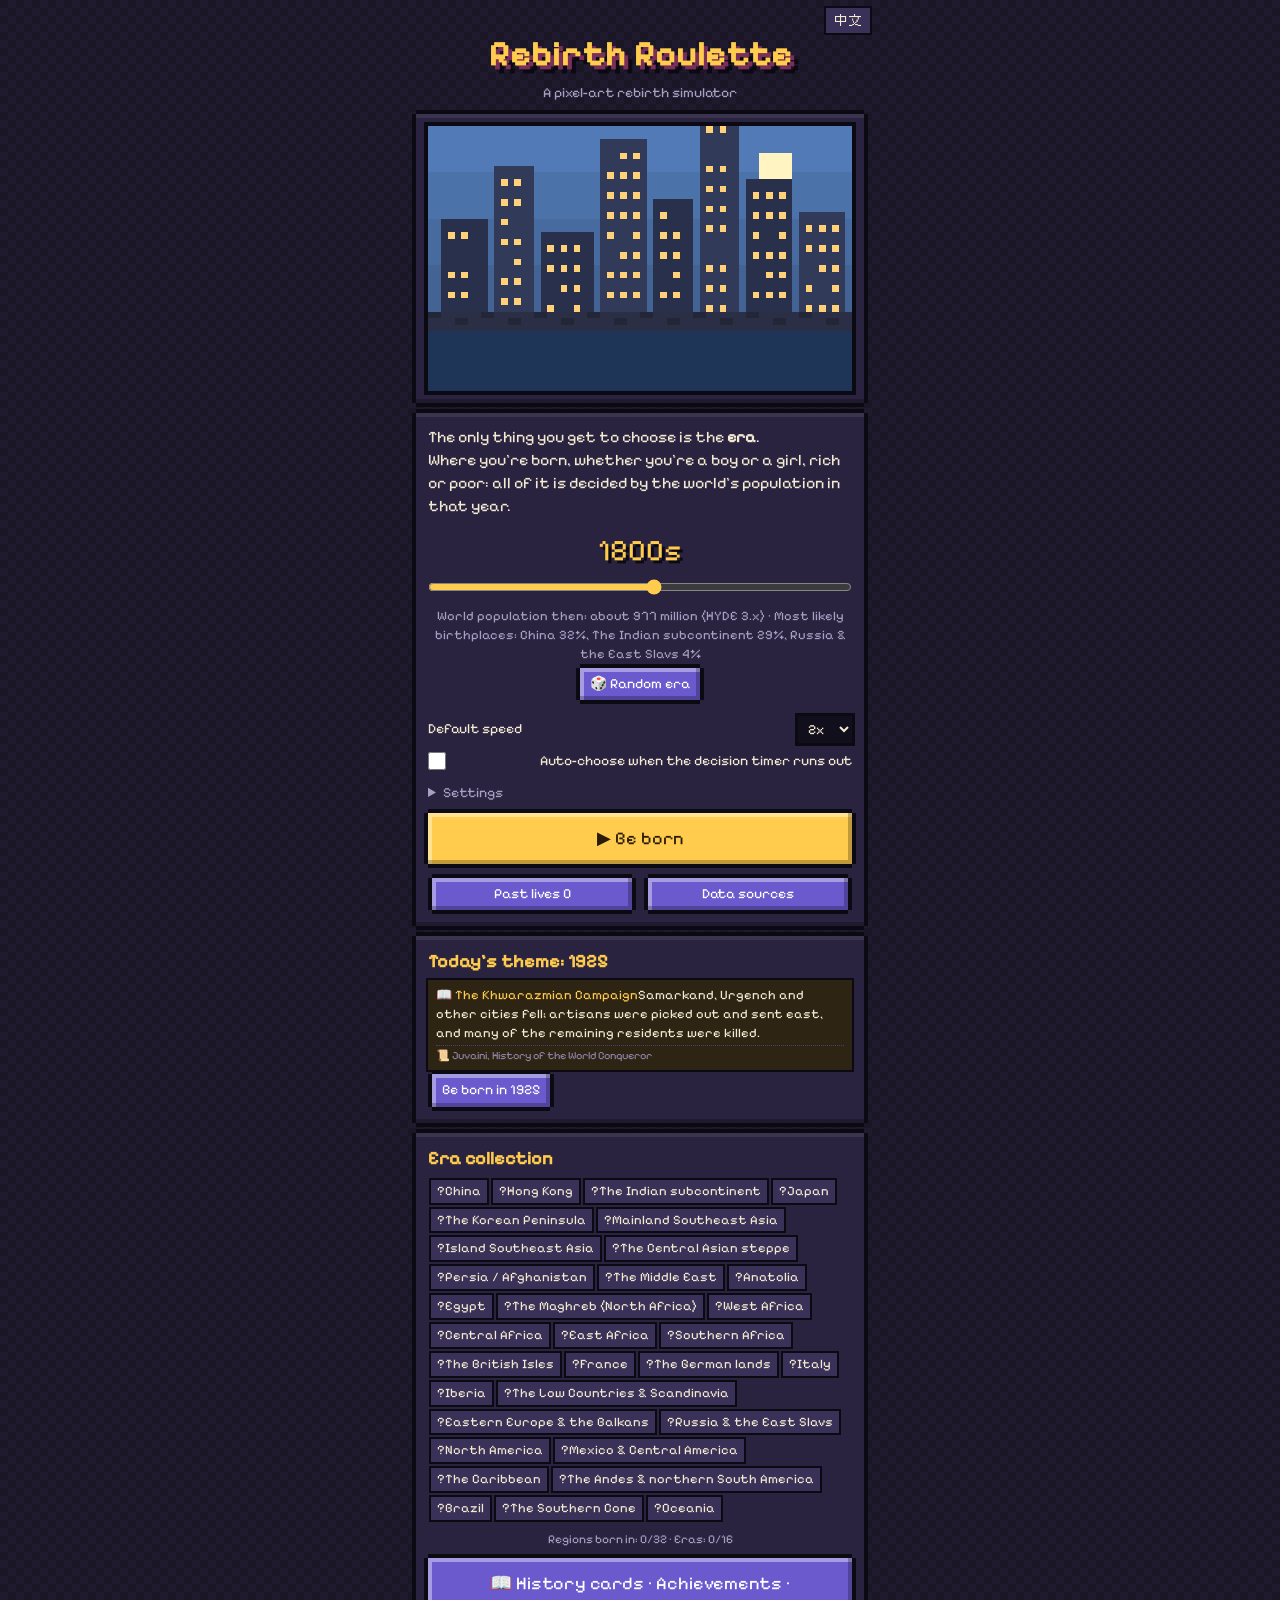
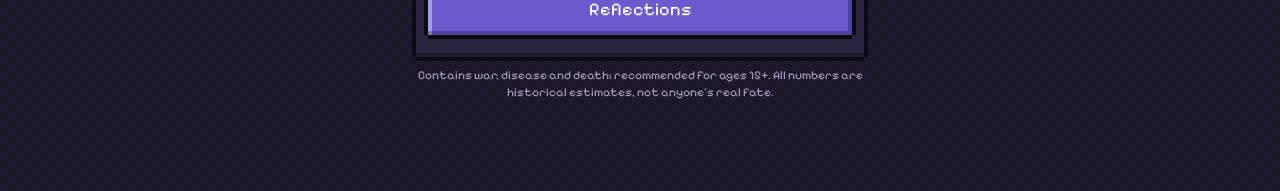
==== en/index.html @ 54a9baf6 "v4.2: English version (en/) via i18n build (tools/i18n), language toggle + auto-detect + ?lang=en|zh" ====
<!doctype html><html lang="en"><head><meta charset="utf-8"><script>(function(){try{var q=new URLSearchParams(location.search),l=q.get("lang");if(l)localStorage.setItem("rebirth_lang",l);if(l==="zh"){q.delete("lang");var s=q.toString(),p=location.pathname.split("/").pop();location.replace("../"+(p==="index.html"?"":p)+(s?"?"+s:""))}}catch(e){}})()</script><meta name="viewport" content="width=device-width,initial-scale=1">
<title>Rebirth Roulette: A Pixel Life Simulator</title><meta name="description" content="Be reborn at random somewhere in history, and live one life using estimated historical population data.">
<link rel="icon" href="data:image/svg+xml,<svg xmlns='http://www.w3.org/2000/svg' viewBox='0 0 8 8'><rect width='8' height='8' fill='%231a1626'/><rect x='2' y='1' width='4' height='3' fill='%23f1c9a0'/><rect x='1' y='4' width='6' height='3' fill='%23ffcc4d'/></svg>">
<link rel="preload" href="../fonts/Cubic_11.woff2" as="font" type="font/woff2" crossorigin><link rel="stylesheet" href="../style.css?v=42"><link rel="preload" href="../fonts/PixelifySans.woff" as="font" type="font/woff" crossorigin><link rel="stylesheet" href="../style-en.css?v=42"></head><body><main><a class="langsw" href="?lang=zh" lang="zh-Hant">中文</a>
<section id="s-start" class="scr on">
 <h1>Rebirth Roulette</h1><p class="sub">A pixel-art rebirth simulator</p>
 <div class="panel"><canvas class="scene" id="cv-title"></canvas></div>
 <div class="panel"><p>The only thing you get to choose is the <b>era</b>.<br>Where you're born, whether you're a boy or a girl, rich or poor: all of it is decided by the world's population in that year.</p>
 <div class="yearpick"><div class="ylab" id="year-lab"></div><input type="range" id="o-year" min="0" max="15" step="1" value="8"><div class="dim small" id="year-note"></div><button class="btn alt sm" id="b-randyear">🎲 Random era</button></div>
 <div class="setup">
 <label>Default speed<select id="o-speed"><option value="1">1x</option><option value="2" selected>2x</option><option value="4">4x</option><option value="8">8x</option><option value="16">16x</option></select></label>
 <label><input type="checkbox" id="o-auto"> Auto-choose when the decision timer runs out</label>
 <details><summary>Settings</summary><div class="setup">
 <label><input type="checkbox" id="o-reflect" checked> Pause and reflect (small questions at life's milestones)</label>
 <label><input type="checkbox" id="o-contrast" checked> Then & Now</label>
 <label><input type="checkbox" id="o-gentle"> Gentle mode (softens descriptions of death and violence)</label>
 <label><input type="checkbox" id="o-sound"> 8-bit sound effects</label><label><input type="checkbox" id="o-music"> Background music</label></div></details></div>
 <button class="btn" id="b-go">▶ Be born</button>
 <div class="row"><button class="btn alt sm" id="b-past">Past lives <span id="n-past">0</span></button><button class="btn alt sm" onclick="location.href='about.html'">Data sources</button></div></div>
 <div class="panel" id="daily"></div>
 <div class="panel"><h2>Era collection</h2><div class="chips" id="chips"></div><button class="btn alt" id="b-codex">📖 History cards · Achievements · Reflections</button></div>
 <div class="panel" id="past" style="display:none"><h2>Past lives</h2><div id="past-list"></div></div>
 <p class="note">Contains war, disease and death; recommended for ages 15+. All numbers are historical estimates, not anyone's real fate.</p>
</section>
<section id="s-codex" class="scr">
 <h1 style="font-size:26px">Collection</h1><div class="tabs" id="cx-tabs"><button data-t="cards" class="on">History cards</button><button data-t="ach">Achievements</button><button data-t="refl">Reflective</button><button data-t="line">Family</button></div>
 <div class="panel" id="cx-body"></div><button class="btn alt" id="b-cx-back">← Back</button>
</section>
<section id="s-birth" class="scr">
 <div class="panel"><h2 id="draw-h">Drawing lots…</h2><div id="draw" class="draw"></div></div>
 <div id="reg" style="display:none"><div class="panel"><canvas class="scene" id="cv-birth"></canvas></div><div class="panel reg" id="reg-card"></div>
 <button class="btn" id="b-live">Begin this life ▶</button></div>
</section>
<section id="s-life" class="scr">
 <div class="hud"><div class="panel tight"><div class="age"><span><span class="big" id="h-age">0</span>  yrs</span><span id="h-year" class="dim"></span></div>
 <div id="h-who" class="dim small"></div></div></div>
 <div class="panel"><canvas class="scene" id="cv-life"></canvas><div id="stats" style="margin-top:8px"></div></div>
 <div class="panel"><h2>This year's focus</h2><div class="focus" id="focus"></div></div>
 <div class="panel"><h2>Wallet</h2><div id="money"></div></div>
 <div class="panel"><h2>Life grid</h2><div class="grid" id="l-grid"></div><p class="note">One square per year; brighter = happier; outline = average life expectancy then</p></div>
 <div class="panel"><h2>Life log</h2><div class="feed" id="feed"></div></div>
</section>
<section id="s-final" class="scr">
 <div class="panel center"><p class="dim">Final year</p><p class="huge" id="f-age"></p><canvas class="scene" id="cv-final"></canvas><p id="f-cause" style="margin-top:8px"></p></div>
 <div class="panel"><h2>Life in review</h2><canvas class="scene" id="cv-replay"></canvas><p id="replay-t" class="replay"></p></div>
 <button class="btn" id="b-record">See the death record ▶</button>
</section>
<section id="s-end" class="scr">
 <div class="panel"><canvas class="scene" id="cv-end"></canvas><h2 style="margin-top:8px" id="e-title"></h2><div id="e-sum"></div></div>
 <div class="panel lesson"><h2>What this life taught me</h2><div id="e-lesson"></div></div>
 <div class="panel" id="e-diff" style="display:none"></div>
 <div class="panel"><h2>Then & Now</h2><div id="e-now"></div></div>
 <div class="panel" id="e-line-p"><h2>Legacy</h2><div id="e-line"></div></div>
 <div class="panel" id="e-ach-p"><h2>Achievements</h2><div id="e-ach"></div></div>
 <div class="panel"><h2>Souls born at the same moment (by lifespan)</h2><div id="e-souls"></div></div>
 <div class="panel"><h2>Survival curve</h2><canvas id="cv-surv" class="chart"></canvas><p class="note" id="surv-note"></p></div>
 <div class="panel"><h2>Wealth over time</h2><canvas id="cv-money" class="chart"></canvas></div>
 <div class="panel"><h2>Life timeline</h2><div class="grid" id="e-grid"></div><p class="note">■ red = historical event ■ blue = choice ■ white = death; brightness = joy; outline = average lifespan</p></div>
 <div class="panel"><h2>Key moments</h2><div id="e-log"></div></div>
 <div class="panel"><h2>Share card</h2><img class="share" id="e-card" alt="Result card"><button class="btn" id="b-dl">Download PNG</button></div>
 <button class="btn" id="b-whatif">🔁 What if… (live the same birth again)</button>
 <button class="btn" id="b-again">↻ Be reborn again</button><button class="btn alt" onclick="location.href='./'">Home</button>
</section>
</main>
<div class="ctrl" id="ctrl" style="display:none"><button data-s="0">⏸</button><button data-s="1">1x</button><button data-s="2">2x</button><button data-s="4">4x</button><button data-s="8">8x</button><button data-s="16">16x</button><button id="c-skip" title="Skip to next choice">⏭</button><button id="c-auto" title="Auto-choose">🤖</button></div>
<div class="modal" id="rmodal"><div class="panel"><small class="dim" id="r-age"></small><h2>🍃 Pause and reflect</h2><p id="r-q" style="margin:8px 0"></p><textarea id="r-a" maxlength="120" rows="3" placeholder="(Optional) one sentence is enough"></textarea><div class="row"><button class="btn" id="r-save">Save</button><button class="btn alt" id="r-skip">Skip</button></div><p class="note" id="r-cd">Saved only on your device (localStorage)</p></div></div>
<div class="modal" id="modal"><div class="panel"><small id="m-age" class="dim"></small><h2 id="m-t"></h2><div class="statbox" id="m-stat"></div><div id="m-c"></div><p class="note" id="m-cd"></p></div></div>
<script src="data/eras.js?v=42"></script><script src="data/stats.js?v=42"></script><script src="data/era-extra.js?v=42"></script><script src="data/stats2.js?v=42"></script><script src="data/events.js?v=42"></script><script src="data/events2.js?v=42"></script><script src="data/modern.js?v=42"></script><script src="data/codex.js?v=42"></script><script src="../data/calib.js?v=42"></script><script src="../data/world-data.js?v=42"></script><script src="data/regions.js?v=42"></script><script src="data/world-events.js?v=42"></script><script src="../data/calib-world.js?v=42"></script><script src="../js/scene.js?v=42"></script><script src="js/engine.js?v=42"></script><script src="js/world.js?v=42"></script><script src="../js/sfx.js?v=42"></script><script src="js/meaning.js?v=42"></script><script src="js/ui.js?v=42"></script>
</body></html>
---- style.css ----
@font-face{font-family:Cubic;src:url(fonts/Cubic_11.woff2) format("woff2");font-display:swap}
:root{--bg:#1a1626;--panel:#2a2340;--ink:#f3ead2;--dim:#a99fc0;--ac:#ffcc4d;--bd:#0b0912;--px:4px}
*{box-sizing:border-box;margin:0}
html,body{background:var(--bg);color:var(--ink);font-family:Cubic,"PingFang TC","Noto Sans TC",monospace;font-size:16px;line-height:1.55;-webkit-font-smoothing:none}
body{background-image:linear-gradient(45deg,#1f1a2e 25%,transparent 25%,transparent 75%,#1f1a2e 75%),linear-gradient(45deg,#1f1a2e 25%,transparent 25%,transparent 75%,#1f1a2e 75%);background-size:16px 16px;background-position:0 0,8px 8px}
main{max-width:480px;margin:0 auto;padding:12px 12px 90px;min-height:100vh}
.scr{display:none}.scr.on{display:block;animation:in .3s steps(4)}
@keyframes in{from{opacity:0;transform:translateY(8px)}to{opacity:1}}
.panel{background:var(--panel);margin:10px 4px;padding:12px;position:relative;box-shadow:0 -4px 0 0 var(--bd),0 4px 0 0 var(--bd),-4px 0 0 0 var(--bd),4px 0 0 0 var(--bd),inset 0 4px 0 0 rgba(255,255,255,.08),inset 0 -4px 0 0 rgba(0,0,0,.25)}
h1{font-size:34px;letter-spacing:2px;color:var(--ac);text-shadow:4px 4px 0 #7a2f5a,8px 8px 0 var(--bd);text-align:center;margin:18px 0 4px}
h2{font-size:18px;color:var(--ac);margin-bottom:6px}
.sub{text-align:center;color:var(--dim);font-size:14px}
.btn{font:inherit;display:block;width:100%;padding:12px;margin:10px 0;background:var(--ac);color:#2a1a08;border:0;cursor:pointer;box-shadow:0 -4px 0 var(--bd),0 4px 0 var(--bd),-4px 0 0 var(--bd),4px 0 0 var(--bd),inset -4px -4px 0 rgba(0,0,0,.25),inset 4px 4px 0 rgba(255,255,255,.4);font-size:18px}
.btn:active{transform:translateY(2px);box-shadow:0 -4px 0 var(--bd),0 4px 0 var(--bd),-4px 0 0 var(--bd),4px 0 0 var(--bd),inset 4px 4px 0 rgba(0,0,0,.25)}
.btn.alt{background:#6a5acd;color:#fff}.btn.sm{display:inline-block;width:auto;padding:6px 10px;font-size:14px;margin:4px}
canvas.scene{width:100%;aspect-ratio:64/40;image-rendering:pixelated;display:block;box-shadow:0 0 0 4px var(--bd)}
.row{display:flex;gap:8px;flex-wrap:wrap}.row>*{flex:1}
.kv{display:grid;grid-template-columns:auto 1fr;gap:4px 12px;font-size:15px}.kv b{color:var(--dim);font-weight:normal}
.reveal>div{opacity:0}.reveal>div.show{opacity:1;animation:in .25s steps(3)}
.big{font-size:26px;color:var(--ac)}
.stat{display:grid;grid-template-columns:3.2em 1fr 2.2em;align-items:center;gap:6px;font-size:14px;margin:3px 0}
.bar{height:12px;background:#120f1c;box-shadow:0 0 0 2px var(--bd)}.bar i{display:block;height:100%;background:repeating-linear-gradient(90deg,var(--c) 0 6px,transparent 6px 8px);transition:width .3s steps(5)}
.hud{position:sticky;top:0;z-index:5;background:var(--bg);padding-top:4px}
.age{display:flex;justify-content:space-between;align-items:baseline}.age .big{font-size:30px}
.focus button{font:inherit;font-size:14px;padding:8px 0;background:#3a3158;color:var(--ink);border:0;box-shadow:0 0 0 3px var(--bd);cursor:pointer}
.focus button.on{background:var(--ac);color:#2a1a08}
.feed{display:flex;flex-direction:column-reverse;gap:8px;max-height:46vh;overflow:auto;padding:4px}
.card{padding:8px 10px;background:#221c35;box-shadow:0 0 0 3px var(--bd);font-size:15px}
.card small{color:var(--dim);display:block;font-size:12px}
.card.hist{border-left:6px solid #e06c4c}.card.choice{border-left:6px solid #6ac7e0}.card.death{border-left:6px solid #888;background:#2a2a2a}.card.life{border-left:6px solid #6a8f4a}
.modal{position:fixed;inset:0;background:rgba(10,8,18,.8);display:none;align-items:center;justify-content:center;z-index:9;padding:16px}.modal.on{display:flex}
.modal .panel{max-width:420px;width:100%;animation:in .25s steps(4)}
.ctrl{position:fixed;bottom:0;left:0;right:0;background:var(--bd);padding:8px;display:flex;justify-content:center;gap:6px;z-index:6}
.ctrl button{font:inherit;font-size:14px;padding:8px 12px;background:#3a3158;color:var(--ink);border:0;cursor:pointer}.ctrl button.on{background:var(--ac);color:#2a1a08}
.grid{display:grid;grid-template-columns:repeat(10,1fr);gap:3px}.grid i{aspect-ratio:1;background:#3a3158;font-style:normal;font-size:9px;display:flex;align-items:center;justify-content:center;color:#0008}
.grid i.h{background:#e06c4c}.grid i.c{background:#6ac7e0}.grid i.e{background:#6a8f4a}.grid i.d{background:#ddd}
.souls{display:grid;grid-template-columns:1fr 1fr;gap:10px}.soul{background:#221c35;padding:6px;box-shadow:0 0 0 3px var(--bd);font-size:13px}.soul canvas{width:100%;image-rendering:pixelated}
.chips span{display:inline-block;padding:2px 6px;margin:3px;font-size:13px;background:#3a3158;box-shadow:0 0 0 2px var(--bd)}.chips span.got{background:#5a7a3a}
.note{font-size:12px;color:var(--dim);text-align:center;margin-top:8px}
a{color:var(--ac)}
img.share{width:100%;image-rendering:pixelated;box-shadow:0 0 0 4px var(--bd)}
.blink{animation:bl 1s steps(2) infinite}@keyframes bl{50%{opacity:0}}
.dim{color:var(--dim)}.small{font-size:13px}.center{text-align:center}.huge{font-size:56px;color:var(--ac);line-height:1.1;margin:6px 0 10px}
.panel.tight{padding:8px 12px;margin-top:6px}
.setup{display:grid;gap:8px;margin:10px 0;font-size:14px}.setup label{display:flex;justify-content:space-between;align-items:center;gap:8px}
select{font:inherit;font-size:14px;background:#120f1c;color:var(--ink);border:0;box-shadow:0 0 0 3px var(--bd);padding:4px 6px;max-width:62%}
input[type=checkbox]{width:18px;height:18px;accent-color:var(--ac)}
.draw div{display:flex;justify-content:space-between;padding:3px 8px;font-size:14px;color:var(--dim)}.draw div.hi{background:var(--ac);color:#2a1a08}
.reg .kv{font-size:14px}.reg .ctx{margin-top:8px;font-size:12px;color:var(--dim);border-top:2px dashed #4a4068;padding-top:6px}
.statbox{background:#3b3b46;color:#e8e8ee;margin:8px 0;padding:8px 10px;font-size:13px;box-shadow:0 0 0 3px var(--bd),inset 0 3px 0 rgba(255,255,255,.1)}
.statbox b{display:block;color:#ffd77a;font-weight:normal;font-size:12px;margin-bottom:2px}.statbox i{display:block;font-style:normal;color:#b8b8c8;font-size:12px;margin-top:4px}
.opt{position:relative}.opt .btn{text-align:left;font-size:16px}.opt small{display:block;font-size:12px;opacity:.8}
.btn:disabled{background:#4a4458;color:#8a849a;cursor:not-allowed}
.odds{float:right;font-size:12px;padding:0 4px;background:#0006;color:#fff}
.focus{display:grid;grid-template-columns:repeat(5,1fr);gap:6px}.focus button{display:flex;flex-direction:column;align-items:center;padding:6px 0}.focus button small{font-size:10px;opacity:.75}
.money .big{font-size:22px}.brk{display:grid;grid-template-columns:1fr auto;font-size:13px;color:var(--dim);margin-top:6px}
.fn{display:block;font-size:11px;color:#8f86a8;margin-top:3px;border-top:1px dotted #4a4068;padding-top:2px}
.card.mile{border-left:6px solid #ffcc4d}.card.fam{border-left:6px solid #a07ae0}
.grid i.out{outline:3px solid var(--ac);outline-offset:-1px}
.ctrl{flex-wrap:wrap;gap:4px}.ctrl button{padding:8px 9px}
canvas.chart{width:100%;height:160px;image-rendering:pixelated;background:#120f1c;box-shadow:0 0 0 3px var(--bd)}
.soulrow{display:grid;grid-template-columns:56px 1fr auto;gap:8px;align-items:center;padding:6px;margin:6px 0;background:#221c35;box-shadow:0 0 0 3px var(--bd);font-size:13px}.soulrow canvas{width:56px;image-rendering:pixelated}.soulrow.me{background:#4a3a20}
.replay{min-height:3em;margin-top:8px;font-size:14px}

details summary{cursor:pointer;color:var(--dim);font-size:14px;margin-top:4px}
.now{background:#1d2b3a;padding:8px 10px;margin-top:8px;font-size:13px;box-shadow:0 0 0 3px var(--bd)}.now b{color:#7ad0ff;font-weight:normal;display:block}
.card.now{background:#1d2b3a;border-left:6px solid #7ad0ff}
.codexnote{background:#2e2414;padding:6px 8px;margin-top:6px;font-size:13px;box-shadow:0 0 0 2px var(--bd)}.codexnote b{color:#ffcc4d;font-weight:normal}
.ratio{display:flex;margin:8px 0;font-size:12px}.ratio span{display:block;padding:4px;white-space:nowrap;overflow:hidden}.ratio span:first-child{background:#a3322b}.ratio span:last-child{background:#2f5f7a}
blockquote{margin:6px 0;padding:6px 10px;background:#221c35;border-left:4px solid #a07ae0;font-size:14px}blockquote small{display:block;color:var(--dim);font-size:11px}
.thought{background:#2a3a24;padding:10px;margin-top:10px;box-shadow:0 0 0 3px var(--bd)}
.lesson p{margin:6px 0;font-size:14px}
textarea{font:inherit;width:100%;background:#120f1c;color:var(--ink);border:0;box-shadow:0 0 0 3px var(--bd);padding:6px}
.tabs{display:flex;gap:4px;margin:8px 4px}.tabs button{flex:1;font:inherit;font-size:14px;padding:8px 0;background:#3a3158;color:var(--ink);border:0;box-shadow:0 0 0 3px var(--bd)}.tabs button.on{background:var(--ac);color:#2a1a08}
.cx{display:grid;grid-template-columns:1fr 1fr;gap:8px}.cx div{background:#2e2414;padding:8px;font-size:12px;box-shadow:0 0 0 3px var(--bd);cursor:pointer}.cx div.lock{background:#221c35;color:#6a6280}.cx b{display:block;color:#ffcc4d;font-weight:normal;font-size:13px}
.achl div{display:flex;gap:8px;padding:5px;font-size:13px}.achl div.no{opacity:.4}.achl .new{color:#7ad08a}
.tree div{padding:6px 8px;margin:4px 0 4px calc(var(--g)*14px);background:#221c35;box-shadow:0 0 0 2px var(--bd);font-size:13px}
.diff table{width:100%;font-size:13px}.diff td{padding:3px}

.yearpick{text-align:center;margin:12px 0}.ylab{font-size:30px;color:var(--ac);text-shadow:3px 3px 0 var(--bd)}
input[type=range]{width:100%;accent-color:var(--ac);height:28px}
.draw div.other{opacity:.6}

/* v4.1 假設值／估計標籤 */
.est{display:inline-block;margin-left:6px;padding:0 4px;font-size:11px;line-height:16px;border:1px solid;vertical-align:middle}
.est-a{color:#ffb86b;border-color:#ffb86b}
.est-e{color:#9fd3ff;border-color:#9fd3ff}

.langsw{position:absolute;top:8px;right:10px;z-index:5;font-size:13px;padding:3px 8px;background:#3a3158;color:var(--ink);text-decoration:none;box-shadow:0 0 0 2px var(--bd)}main{position:relative}
---- style-en.css ----
@font-face{font-family:"Pixelify Sans";src:url(fonts/PixelifySans.woff) format("woff");font-display:swap}
html,body{font-family:"Pixelify Sans",Cubic,monospace;-webkit-font-smoothing:auto;line-height:1.45}
h1{letter-spacing:1px}
.kv{font-size:15px}.stat{grid-template-columns:4.6em 1fr 2.2em}
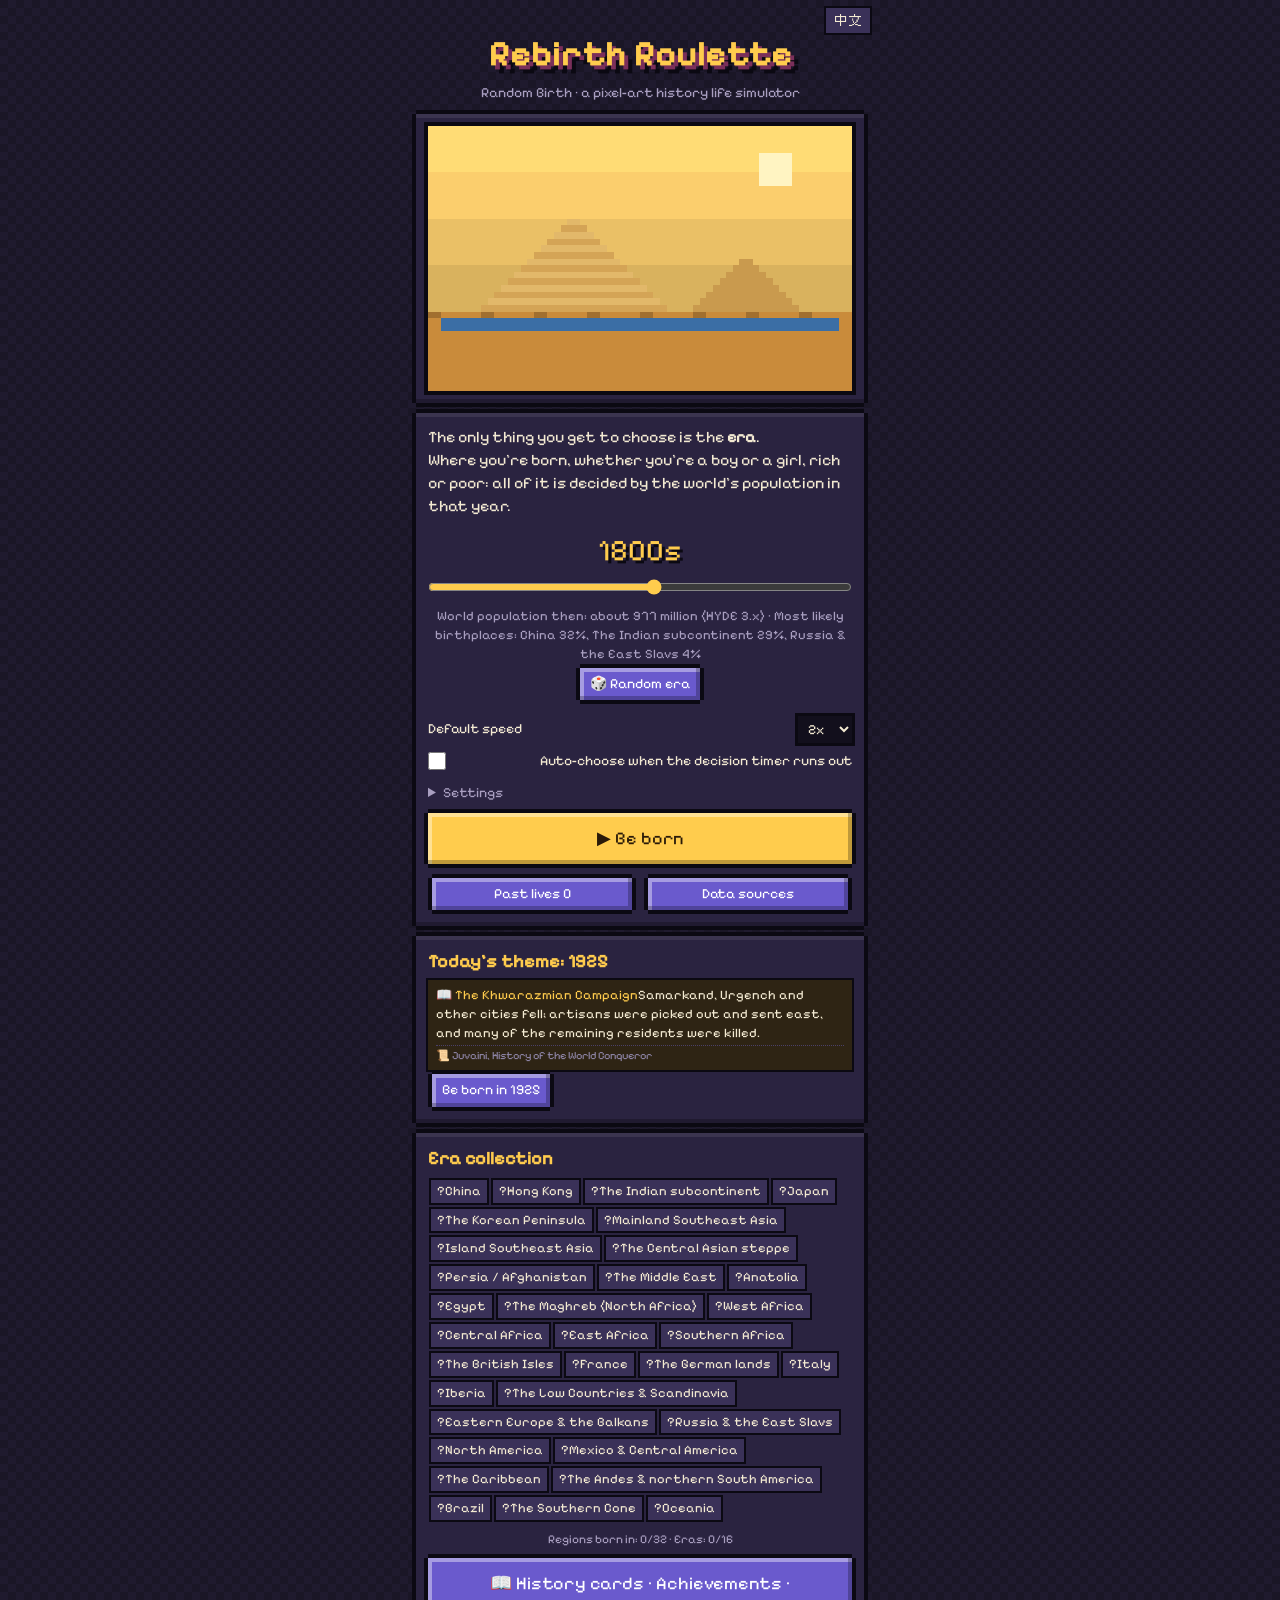
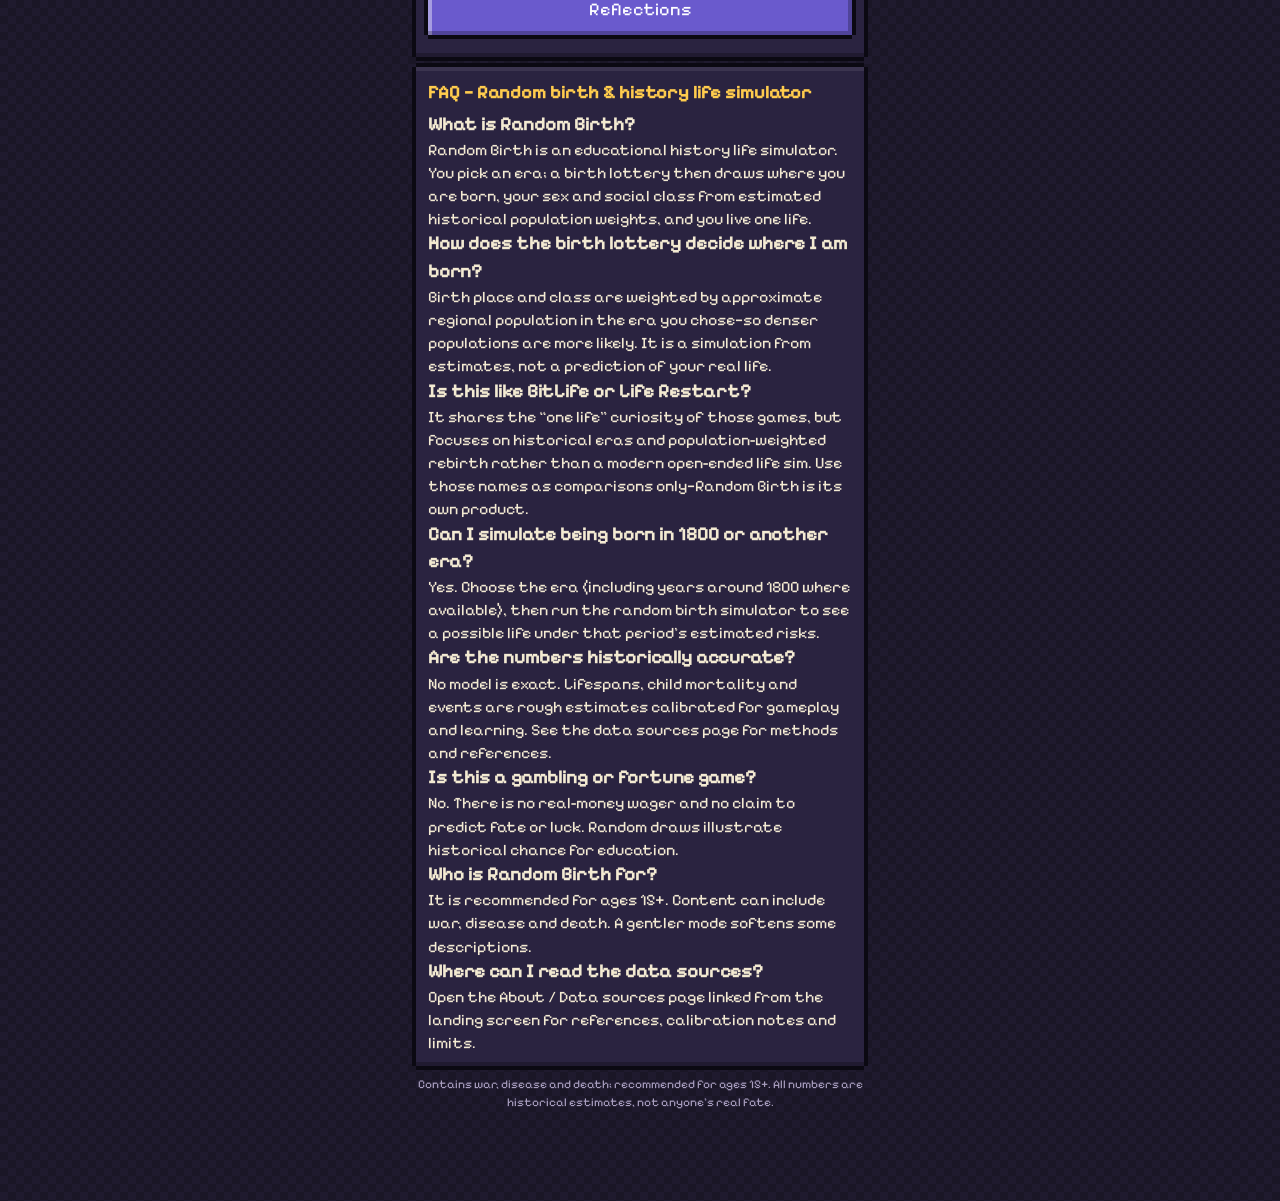
==== commit 8a87e31a: "SEO Phase A: Random Birth title/meta, FAQ+JSON-LD, robots/sitemap/llms Soft-brand Random Birth / 隨機投" ====
--- a/en/index.html
+++ b/en/index.html
@@ -1,9 +1,25 @@
 <!doctype html><html lang="en"><head><meta charset="utf-8"><script>(function(){try{var q=new URLSearchParams(location.search),l=q.get("lang");if(l)localStorage.setItem("rebirth_lang",l);if(l==="zh"){q.delete("lang");var s=q.toString(),p=location.pathname.split("/").pop();location.replace("../"+(p==="index.html"?"":p)+(s?"?"+s:""))}}catch(e){}})()</script><meta name="viewport" content="width=device-width,initial-scale=1">
-<title>Rebirth Roulette: A Pixel Life Simulator</title><meta name="description" content="Be reborn at random somewhere in history, and live one life using estimated historical population data.">
+<title>Random Birth — Where Would I Be Born? | Simulator</title>
+<meta name="description" content="Random birth simulator: pick an era, then a birth lottery draws where, class and gender from historical population estimates. Educational, ages 15+.">
+<link rel="canonical" href="https://dancingturtle14.github.io/rebirth-sim/en/">
+<link rel="alternate" hreflang="en" href="https://dancingturtle14.github.io/rebirth-sim/en/">
+<link rel="alternate" hreflang="zh-Hant" href="https://dancingturtle14.github.io/rebirth-sim/">
+<link rel="alternate" hreflang="x-default" href="https://dancingturtle14.github.io/rebirth-sim/en/">
+<meta property="og:type" content="website">
+<meta property="og:title" content="Random Birth — Where Would I Be Born? | Simulator">
+<meta property="og:description" content="Random birth simulator: pick an era, then a birth lottery draws where, class and gender from historical population estimates. Educational, ages 15+.">
+<meta property="og:url" content="https://dancingturtle14.github.io/rebirth-sim/en/">
+<meta property="og:image" content="https://dancingturtle14.github.io/rebirth-sim/screenshots/en-01-start.png">
+<meta property="og:locale" content="en_US">
+<meta property="og:locale:alternate" content="zh_HK">
+<meta name="twitter:card" content="summary_large_image">
+<meta name="twitter:title" content="Random Birth — Where Would I Be Born? | Simulator">
+<meta name="twitter:description" content="Random birth simulator: pick an era, then a birth lottery draws where, class and gender from historical population estimates. Educational, ages 15+.">
+<meta name="twitter:image" content="https://dancingturtle14.github.io/rebirth-sim/screenshots/en-01-start.png">
 <link rel="icon" href="data:image/svg+xml,<svg xmlns='http://www.w3.org/2000/svg' viewBox='0 0 8 8'><rect width='8' height='8' fill='%231a1626'/><rect x='2' y='1' width='4' height='3' fill='%23f1c9a0'/><rect x='1' y='4' width='6' height='3' fill='%23ffcc4d'/></svg>">
-<link rel="preload" href="../fonts/Cubic_11.woff2" as="font" type="font/woff2" crossorigin><link rel="stylesheet" href="../style.css?v=42"><link rel="preload" href="../fonts/PixelifySans.woff" as="font" type="font/woff" crossorigin><link rel="stylesheet" href="../style-en.css?v=42"></head><body><main><a class="langsw" href="?lang=zh" lang="zh-Hant">中文</a>
+<link rel="preload" href="../fonts/Cubic_11.woff2" as="font" type="font/woff2" crossorigin><link rel="stylesheet" href="../style.css?v=42"><link rel="preload" href="../fonts/PixelifySans.woff" as="font" type="font/woff" crossorigin><link rel="stylesheet" href="../style-en.css?v=42"><script type="application/ld+json">{"@context":"https://schema.org","@type":"WebApplication","name":"Random Birth","url":"https://dancingturtle14.github.io/rebirth-sim/en/","description":"Random birth simulator: pick an era, then a birth lottery draws where, class and gender from historical population estimates. Educational, ages 15+.","applicationCategory":"EducationalApplication","operatingSystem":"Any","inLanguage":"en","isAccessibleForFree":true,"offers":{"@type":"Offer","price":"0","priceCurrency":"USD"}}</script><script type="application/ld+json">{"@context":"https://schema.org","@type":"FAQPage","mainEntity":[{"@type":"Question","name":"What is Random Birth?","acceptedAnswer":{"@type":"Answer","text":"Random Birth is an educational history life simulator. You pick an era; a birth lottery then draws where you are born, your sex and social class from estimated historical population weights, and you live one life."}},{"@type":"Question","name":"How does the birth lottery decide where I am born?","acceptedAnswer":{"@type":"Answer","text":"Birth place and class are weighted by approximate regional population in the era you chose—so denser populations are more likely. It is a simulation from estimates, not a prediction of your real life."}},{"@type":"Question","name":"Is this like BitLife or Life Restart?","acceptedAnswer":{"@type":"Answer","text":"It shares the “one life” curiosity of those games, but focuses on historical eras and population-weighted rebirth rather than a modern open-ended life sim. Use those names as comparisons only—Random Birth is its own product."}},{"@type":"Question","name":"Can I simulate being born in 1800 or another era?","acceptedAnswer":{"@type":"Answer","text":"Yes. Choose the era (including years around 1800 where available), then run the random birth simulator to see a possible life under that period’s estimated risks."}},{"@type":"Question","name":"Are the numbers historically accurate?","acceptedAnswer":{"@type":"Answer","text":"No model is exact. Lifespans, child mortality and events are rough estimates calibrated for gameplay and learning. See the data sources page for methods and references."}},{"@type":"Question","name":"Is this a gambling or fortune game?","acceptedAnswer":{"@type":"Answer","text":"No. There is no real-money wager and no claim to predict fate or luck. Random draws illustrate historical chance for education."}},{"@type":"Question","name":"Who is Random Birth for?","acceptedAnswer":{"@type":"Answer","text":"It is recommended for ages 15+. Content can include war, disease and death. A gentler mode softens some descriptions."}},{"@type":"Question","name":"Where can I read the data sources?","acceptedAnswer":{"@type":"Answer","text":"Open the About / Data sources page linked from the landing screen for references, calibration notes and limits."}}]}</script></head><body><main><a class="langsw" href="?lang=zh" lang="zh-Hant">中文</a>
 <section id="s-start" class="scr on">
- <h1>Rebirth Roulette</h1><p class="sub">A pixel-art rebirth simulator</p>
+ <h1>Rebirth Roulette</h1><p class="sub">Random Birth · a pixel-art history life simulator</p>
  <div class="panel"><canvas class="scene" id="cv-title"></canvas></div>
  <div class="panel"><p>The only thing you get to choose is the <b>era</b>.<br>Where you're born, whether you're a boy or a girl, rich or poor: all of it is decided by the world's population in that year.</p>
  <div class="yearpick"><div class="ylab" id="year-lab"></div><input type="range" id="o-year" min="0" max="15" step="1" value="8"><div class="dim small" id="year-note"></div><button class="btn alt sm" id="b-randyear">🎲 Random era</button></div>
@@ -20,6 +36,16 @@
  <div class="panel" id="daily"></div>
  <div class="panel"><h2>Era collection</h2><div class="chips" id="chips"></div><button class="btn alt" id="b-codex">📖 History cards · Achievements · Reflections</button></div>
  <div class="panel" id="past" style="display:none"><h2>Past lives</h2><div id="past-list"></div></div>
+ <div class="panel" id="seo-faq"><h2>FAQ — Random birth &amp; history life simulator</h2>
+ <h3>What is Random Birth?</h3><p>Random Birth is an educational history life simulator. You pick an era; a birth lottery then draws where you are born, your sex and social class from estimated historical population weights, and you live one life.</p>
+ <h3>How does the birth lottery decide where I am born?</h3><p>Birth place and class are weighted by approximate regional population in the era you chose—so denser populations are more likely. It is a simulation from estimates, not a prediction of your real life.</p>
+ <h3>Is this like BitLife or Life Restart?</h3><p>It shares the “one life” curiosity of those games, but focuses on historical eras and population-weighted rebirth rather than a modern open-ended life sim. Use those names as comparisons only—Random Birth is its own product.</p>
+ <h3>Can I simulate being born in 1800 or another era?</h3><p>Yes. Choose the era (including years around 1800 where available), then run the random birth simulator to see a possible life under that period’s estimated risks.</p>
+ <h3>Are the numbers historically accurate?</h3><p>No model is exact. Lifespans, child mortality and events are rough estimates calibrated for gameplay and learning. See the data sources page for methods and references.</p>
+ <h3>Is this a gambling or fortune game?</h3><p>No. There is no real-money wager and no claim to predict fate or luck. Random draws illustrate historical chance for education.</p>
+ <h3>Who is Random Birth for?</h3><p>It is recommended for ages 15+. Content can include war, disease and death. A gentler mode softens some descriptions.</p>
+ <h3>Where can I read the data sources?</h3><p>Open the About / Data sources page linked from the landing screen for references, calibration notes and limits.</p>
+ </div>
  <p class="note">Contains war, disease and death; recommended for ages 15+. All numbers are historical estimates, not anyone's real fate.</p>
 </section>
 <section id="s-codex" class="scr">
